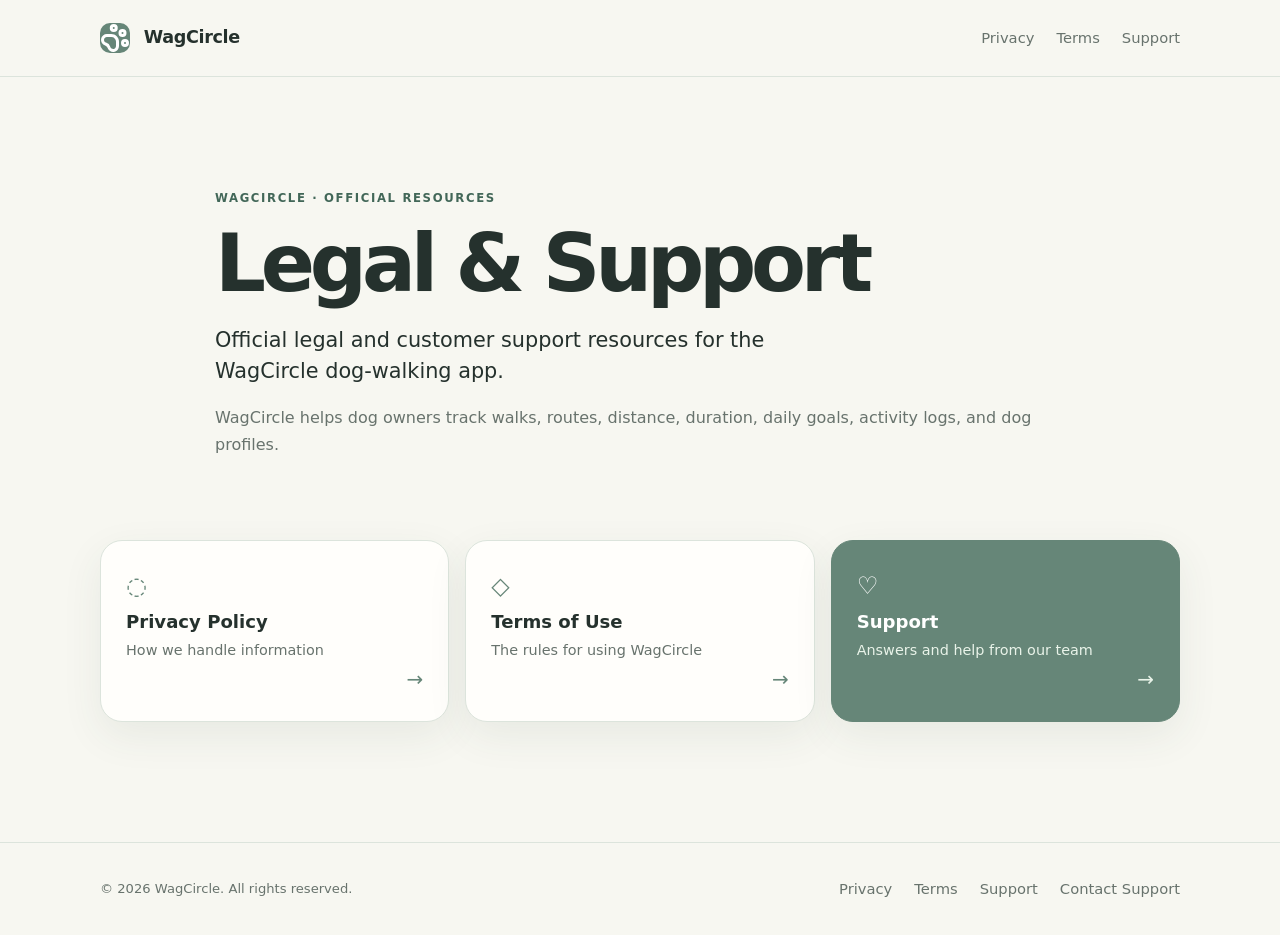
==== index.html @ 02b8ba10 "Add files via upload" ====
<!doctype html>
<html lang="en">
<head>
  <meta charset="utf-8">
  <meta name="viewport" content="width=device-width, initial-scale=1">
  <meta name="description" content="Official WagCircle legal and customer support resources.">
  <title>WagCircle · Legal &amp; Support</title>
  <link rel="stylesheet" href="styles.css">
</head>
<body>
  <header class="site-header">
    <div class="shell header-inner">
      <a class="brand" href="index.html" aria-label="WagCircle home"><img class="brand-mark" src="assets/paw-mark.svg" alt=""> WagCircle</a>
      <nav class="site-nav" aria-label="Primary navigation">
        <a href="privacy.html">Privacy</a><a href="terms.html">Terms</a><a href="support.html">Support</a>
      </nav>
    </div>
  </header>

  <main>
    <section class="hero shell">
      <div class="eyebrow">WagCircle · Official resources</div>
      <h1>Legal &amp; Support</h1>
      <p class="lede">Official legal and customer support resources for the WagCircle dog-walking app.</p>
      <p class="muted">WagCircle helps dog owners track walks, routes, distance, duration, daily goals, activity logs, and dog profiles.</p>
    </section>

    <section class="shell resource-grid" aria-label="Resources">
      <a class="resource-card" href="privacy.html"><span class="card-icon">◌</span><span><strong>Privacy Policy</strong><small>How we handle information</small></span><span class="arrow" aria-hidden="true">→</span></a>
      <a class="resource-card" href="terms.html"><span class="card-icon">◇</span><span><strong>Terms of Use</strong><small>The rules for using WagCircle</small></span><span class="arrow" aria-hidden="true">→</span></a>
      <a class="resource-card featured" href="support.html"><span class="card-icon">♡</span><span><strong>Support</strong><small>Answers and help from our team</small></span><span class="arrow" aria-hidden="true">→</span></a>
    </section>
  </main>

  <footer class="site-footer"><div class="shell footer-inner"><span>© 2026 WagCircle. All rights reserved.</span><span class="footer-links"><a href="privacy.html">Privacy</a><a href="terms.html">Terms</a><a href="support.html">Support</a><a href="mailto:catcha.asap@gmail.com">Contact Support</a></span></div></footer>
</body>
</html>
---- styles.css ----
:root{--ink:#25312d;--muted:#68736d;--sage:#668678;--sage-dark:#426758;--cream:#f7f7f1;--paper:#fffefb;--line:#dce4dc;--peach:#f4e5d6;--shadow:0 14px 40px rgba(55,76,64,.08)}*{box-sizing:border-box}html{scroll-behavior:smooth}body{margin:0;background:var(--cream);color:var(--ink);font:16px/1.7 Inter,ui-sans-serif,system-ui,-apple-system,BlinkMacSystemFont,"Segoe UI",sans-serif}a{color:var(--sage-dark);text-underline-offset:3px}a:focus-visible,summary:focus-visible{outline:3px solid #c48752;outline-offset:4px;border-radius:4px}.shell{width:min(1080px,calc(100% - 40px));margin-inline:auto}.site-header{background:rgba(247,247,241,.92);border-bottom:1px solid var(--line);position:sticky;top:0;z-index:5;backdrop-filter:blur(12px)}.header-inner,.footer-inner{min-height:76px;display:flex;align-items:center;justify-content:space-between;gap:24px}.brand{font-weight:800;color:var(--ink);font-size:1.1rem;text-decoration:none;letter-spacing:-.02em}.brand-mark{display:inline-grid;place-items:center;width:30px;height:30px;margin-right:8px;border-radius:10px;background:var(--sage);color:white;font-size:15px;object-fit:cover;vertical-align:middle}.site-nav,.footer-links{display:flex;gap:22px;align-items:center}.site-nav a,.footer-links a{color:var(--muted);font-size:.92rem;text-decoration:none}.site-nav a:hover,.site-nav .current,.footer-links a:hover{color:var(--sage-dark)}.hero,.support-hero{padding:112px 0 66px;max-width:850px;margin-inline:auto}.eyebrow{text-transform:uppercase;letter-spacing:.14em;font-size:.73rem;font-weight:800;color:var(--sage-dark);margin-bottom:14px}.hero h1,.support-hero h1,.legal-content h1{font-size:clamp(2.6rem,7vw,5rem);line-height:1.03;letter-spacing:-.065em;margin:0 0 20px}.lede{font-size:1.3rem;line-height:1.5;max-width:650px;margin:0 0 15px}.muted,.legal-meta{color:var(--muted)}.resource-grid{display:grid;grid-template-columns:repeat(3,1fr);gap:16px;padding-bottom:120px}.resource-card{min-height:176px;padding:25px;background:var(--paper);border:1px solid var(--line);border-radius:22px;box-shadow:var(--shadow);display:flex;flex-direction:column;justify-content:space-between;text-decoration:none;color:var(--ink);transition:transform .2s ease,border-color .2s ease}.resource-card:hover{transform:translateY(-4px);border-color:var(--sage)}.resource-card.featured{background:var(--sage);color:white;border-color:var(--sage)}.resource-card.featured small,.resource-card.featured .arrow{color:#e9f3e9}.card-icon{font-size:1.5rem;color:var(--sage);display:block}.featured .card-icon{color:white}.resource-card strong{display:block;font-size:1.13rem}.resource-card small{display:block;color:var(--muted);font-size:.9rem}.arrow{display:block;text-align:right;color:var(--sage);font-size:1.25rem}.site-footer{border-top:1px solid var(--line);color:var(--muted);font-size:.82rem}.footer-inner{min-height:92px}.legal-layout{padding:76px 0 110px}.legal-content{max-width:790px;margin:auto;background:var(--paper);padding:clamp(26px,5vw,70px);border:1px solid var(--line);border-radius:28px;box-shadow:var(--shadow)}.legal-content h1{font-size:clamp(2.5rem,5vw,4.2rem)}.legal-content h2{font-size:1.45rem;line-height:1.25;margin:2.3em 0 .55em;letter-spacing:-.025em;color:var(--sage-dark)}.legal-content p,.legal-content li{color:#4f5b55}.legal-content ul{padding-left:1.25rem}.notice{background:#f1f5ed;border-left:4px solid var(--sage);padding:16px 18px;margin:30px 0;border-radius:0 12px 12px 0;color:#52655a}.toc{display:flex;flex-wrap:wrap;gap:9px 16px;padding:18px 0 8px;border-top:1px solid var(--line);border-bottom:1px solid var(--line)}.toc strong{width:100%;font-size:.86rem;color:var(--muted)}.toc a{font-size:.9rem}.support-hero{padding-bottom:50px}.button{display:inline-flex;align-items:center;gap:18px;min-height:52px;margin-top:22px;padding:12px 20px;border-radius:99px;background:var(--sage);color:white;text-decoration:none;font-weight:750;box-shadow:0 8px 20px rgba(66,103,88,.2)}.button:hover{background:var(--sage-dark)}.support-section{padding:28px 0 58px}.support-section h2,.contact-card h2{font-size:1.8rem;letter-spacing:-.04em;margin:0 0 20px}.help-grid{display:grid;grid-template-columns:repeat(3,1fr);gap:12px}.help-grid a{padding:22px;background:var(--paper);border:1px solid var(--line);border-radius:16px;text-decoration:none;color:var(--ink)}.help-grid a:hover{border-color:var(--sage)}.help-grid strong,.help-grid span{display:block}.help-grid span{font-size:.86rem;color:var(--muted);margin-top:4px}.faq{border-top:1px solid var(--line)}details{border-bottom:1px solid var(--line);padding:0}summary{cursor:pointer;list-style:none;padding:20px 38px 20px 0;font-weight:700;position:relative}summary::-webkit-details-marker{display:none}summary:after{content:'+';position:absolute;right:4px;color:var(--sage);font-size:1.4rem;font-weight:400}details[open] summary:after{content:'−'}details p{max-width:680px;margin:0 0 20px;color:var(--muted)}.contact-card{margin-bottom:110px;padding:34px 40px;background:var(--peach);border-radius:24px;display:flex;align-items:end;justify-content:space-between;gap:20px}.contact-card p{max-width:620px;margin:0;color:#5d615c}.text-link{font-weight:750;white-space:nowrap}@media(max-width:700px){.shell{width:min(100% - 28px,1080px)}.header-inner{min-height:68px}.site-nav{gap:12px}.site-nav a{font-size:.8rem}.hero,.support-hero{padding:72px 0 45px}.hero h1,.support-hero h1{font-size:3.25rem}.lede{font-size:1.1rem}.resource-grid,.help-grid{grid-template-columns:1fr;padding-bottom:70px}.resource-card{min-height:138px}.legal-layout{padding:28px 0 65px}.legal-content{padding:25px 20px;border-radius:18px}.legal-content h1{font-size:2.8rem}.legal-content h2{font-size:1.3rem}.toc{display:block}.toc a{display:inline-block;margin:4px 12px 4px 0}.footer-inner{align-items:flex-start;flex-direction:column;justify-content:center;gap:8px;padding:20px 0}.footer-links{gap:12px;flex-wrap:wrap}.contact-card{align-items:flex-start;flex-direction:column;margin-bottom:65px;padding:26px 24px}}
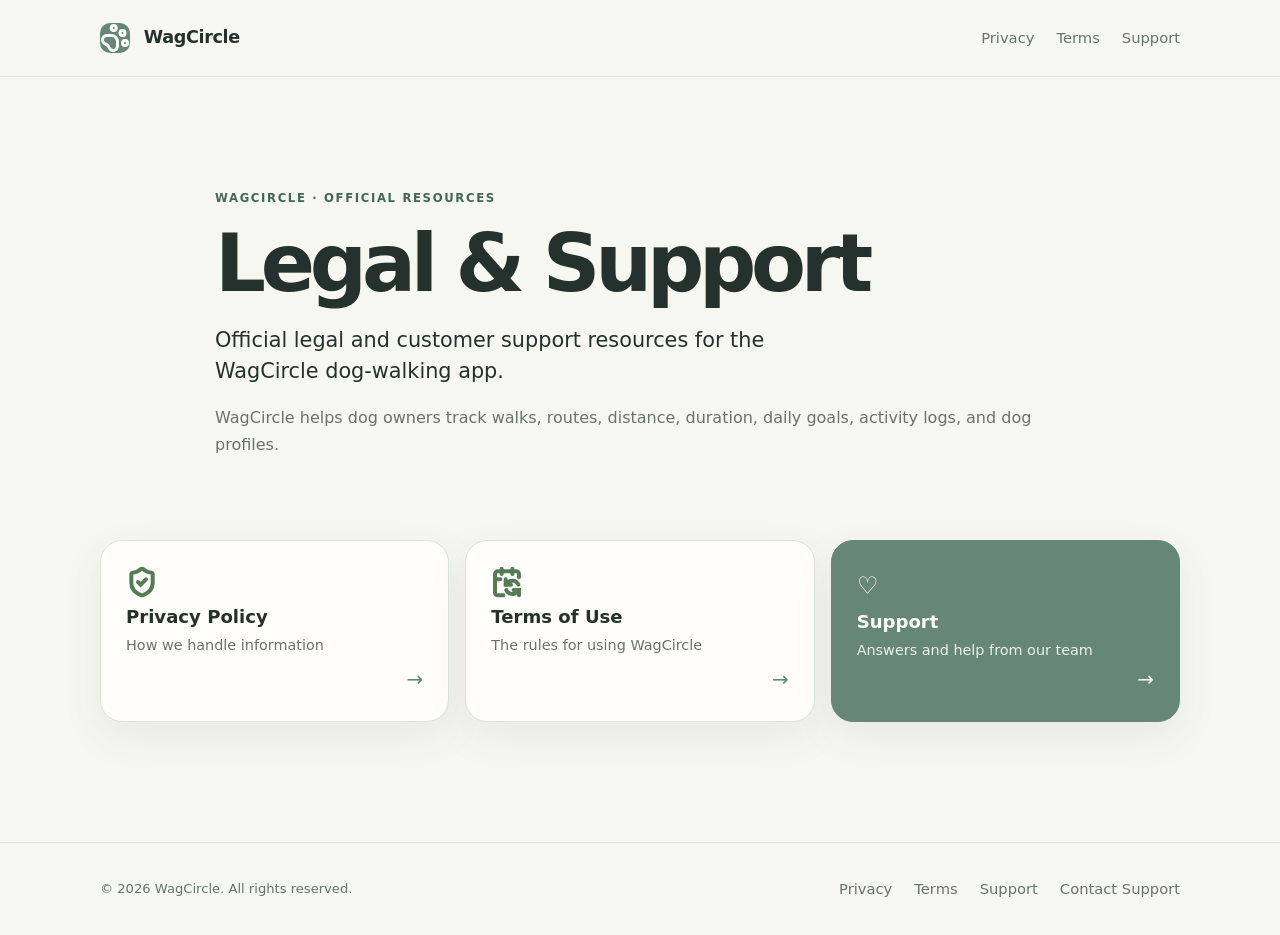
==== commit 9c4d848f: "Add files via upload" ====
--- a/index.html
+++ b/index.html
@@ -26,8 +26,8 @@
     </section>
 
     <section class="shell resource-grid" aria-label="Resources">
-      <a class="resource-card" href="privacy.html"><span class="card-icon">◌</span><span><strong>Privacy Policy</strong><small>How we handle information</small></span><span class="arrow" aria-hidden="true">→</span></a>
-      <a class="resource-card" href="terms.html"><span class="card-icon">◇</span><span><strong>Terms of Use</strong><small>The rules for using WagCircle</small></span><span class="arrow" aria-hidden="true">→</span></a>
+      <a class="resource-card" href="privacy.html"><img class="card-icon image-icon" src="assets/privacy-shield.svg" alt=""><span><strong>Privacy Policy</strong><small>How we handle information</small></span><span class="arrow" aria-hidden="true">→</span></a>
+      <a class="resource-card" href="terms.html"><img class="card-icon image-icon" src="assets/terms-calendar.svg" alt=""><span><strong>Terms of Use</strong><small>The rules for using WagCircle</small></span><span class="arrow" aria-hidden="true">→</span></a>
       <a class="resource-card featured" href="support.html"><span class="card-icon">♡</span><span><strong>Support</strong><small>Answers and help from our team</small></span><span class="arrow" aria-hidden="true">→</span></a>
     </section>
   </main>
--- a/styles.css
+++ b/styles.css
@@ -1 +1 @@
-:root{--ink:#25312d;--muted:#68736d;--sage:#668678;--sage-dark:#426758;--cream:#f7f7f1;--paper:#fffefb;--line:#dce4dc;--peach:#f4e5d6;--shadow:0 14px 40px rgba(55,76,64,.08)}*{box-sizing:border-box}html{scroll-behavior:smooth}body{margin:0;background:var(--cream);color:var(--ink);font:16px/1.7 Inter,ui-sans-serif,system-ui,-apple-system,BlinkMacSystemFont,"Segoe UI",sans-serif}a{color:var(--sage-dark);text-underline-offset:3px}a:focus-visible,summary:focus-visible{outline:3px solid #c48752;outline-offset:4px;border-radius:4px}.shell{width:min(1080px,calc(100% - 40px));margin-inline:auto}.site-header{background:rgba(247,247,241,.92);border-bottom:1px solid var(--line);position:sticky;top:0;z-index:5;backdrop-filter:blur(12px)}.header-inner,.footer-inner{min-height:76px;display:flex;align-items:center;justify-content:space-between;gap:24px}.brand{font-weight:800;color:var(--ink);font-size:1.1rem;text-decoration:none;letter-spacing:-.02em}.brand-mark{display:inline-grid;place-items:center;width:30px;height:30px;margin-right:8px;border-radius:10px;background:var(--sage);color:white;font-size:15px;object-fit:cover;vertical-align:middle}.site-nav,.footer-links{display:flex;gap:22px;align-items:center}.site-nav a,.footer-links a{color:var(--muted);font-size:.92rem;text-decoration:none}.site-nav a:hover,.site-nav .current,.footer-links a:hover{color:var(--sage-dark)}.hero,.support-hero{padding:112px 0 66px;max-width:850px;margin-inline:auto}.eyebrow{text-transform:uppercase;letter-spacing:.14em;font-size:.73rem;font-weight:800;color:var(--sage-dark);margin-bottom:14px}.hero h1,.support-hero h1,.legal-content h1{font-size:clamp(2.6rem,7vw,5rem);line-height:1.03;letter-spacing:-.065em;margin:0 0 20px}.lede{font-size:1.3rem;line-height:1.5;max-width:650px;margin:0 0 15px}.muted,.legal-meta{color:var(--muted)}.resource-grid{display:grid;grid-template-columns:repeat(3,1fr);gap:16px;padding-bottom:120px}.resource-card{min-height:176px;padding:25px;background:var(--paper);border:1px solid var(--line);border-radius:22px;box-shadow:var(--shadow);display:flex;flex-direction:column;justify-content:space-between;text-decoration:none;color:var(--ink);transition:transform .2s ease,border-color .2s ease}.resource-card:hover{transform:translateY(-4px);border-color:var(--sage)}.resource-card.featured{background:var(--sage);color:white;border-color:var(--sage)}.resource-card.featured small,.resource-card.featured .arrow{color:#e9f3e9}.card-icon{font-size:1.5rem;color:var(--sage);display:block}.featured .card-icon{color:white}.resource-card strong{display:block;font-size:1.13rem}.resource-card small{display:block;color:var(--muted);font-size:.9rem}.arrow{display:block;text-align:right;color:var(--sage);font-size:1.25rem}.site-footer{border-top:1px solid var(--line);color:var(--muted);font-size:.82rem}.footer-inner{min-height:92px}.legal-layout{padding:76px 0 110px}.legal-content{max-width:790px;margin:auto;background:var(--paper);padding:clamp(26px,5vw,70px);border:1px solid var(--line);border-radius:28px;box-shadow:var(--shadow)}.legal-content h1{font-size:clamp(2.5rem,5vw,4.2rem)}.legal-content h2{font-size:1.45rem;line-height:1.25;margin:2.3em 0 .55em;letter-spacing:-.025em;color:var(--sage-dark)}.legal-content p,.legal-content li{color:#4f5b55}.legal-content ul{padding-left:1.25rem}.notice{background:#f1f5ed;border-left:4px solid var(--sage);padding:16px 18px;margin:30px 0;border-radius:0 12px 12px 0;color:#52655a}.toc{display:flex;flex-wrap:wrap;gap:9px 16px;padding:18px 0 8px;border-top:1px solid var(--line);border-bottom:1px solid var(--line)}.toc strong{width:100%;font-size:.86rem;color:var(--muted)}.toc a{font-size:.9rem}.support-hero{padding-bottom:50px}.button{display:inline-flex;align-items:center;gap:18px;min-height:52px;margin-top:22px;padding:12px 20px;border-radius:99px;background:var(--sage);color:white;text-decoration:none;font-weight:750;box-shadow:0 8px 20px rgba(66,103,88,.2)}.button:hover{background:var(--sage-dark)}.support-section{padding:28px 0 58px}.support-section h2,.contact-card h2{font-size:1.8rem;letter-spacing:-.04em;margin:0 0 20px}.help-grid{display:grid;grid-template-columns:repeat(3,1fr);gap:12px}.help-grid a{padding:22px;background:var(--paper);border:1px solid var(--line);border-radius:16px;text-decoration:none;color:var(--ink)}.help-grid a:hover{border-color:var(--sage)}.help-grid strong,.help-grid span{display:block}.help-grid span{font-size:.86rem;color:var(--muted);margin-top:4px}.faq{border-top:1px solid var(--line)}details{border-bottom:1px solid var(--line);padding:0}summary{cursor:pointer;list-style:none;padding:20px 38px 20px 0;font-weight:700;position:relative}summary::-webkit-details-marker{display:none}summary:after{content:'+';position:absolute;right:4px;color:var(--sage);font-size:1.4rem;font-weight:400}details[open] summary:after{content:'−'}details p{max-width:680px;margin:0 0 20px;color:var(--muted)}.contact-card{margin-bottom:110px;padding:34px 40px;background:var(--peach);border-radius:24px;display:flex;align-items:end;justify-content:space-between;gap:20px}.contact-card p{max-width:620px;margin:0;color:#5d615c}.text-link{font-weight:750;white-space:nowrap}@media(max-width:700px){.shell{width:min(100% - 28px,1080px)}.header-inner{min-height:68px}.site-nav{gap:12px}.site-nav a{font-size:.8rem}.hero,.support-hero{padding:72px 0 45px}.hero h1,.support-hero h1{font-size:3.25rem}.lede{font-size:1.1rem}.resource-grid,.help-grid{grid-template-columns:1fr;padding-bottom:70px}.resource-card{min-height:138px}.legal-layout{padding:28px 0 65px}.legal-content{padding:25px 20px;border-radius:18px}.legal-content h1{font-size:2.8rem}.legal-content h2{font-size:1.3rem}.toc{display:block}.toc a{display:inline-block;margin:4px 12px 4px 0}.footer-inner{align-items:flex-start;flex-direction:column;justify-content:center;gap:8px;padding:20px 0}.footer-links{gap:12px;flex-wrap:wrap}.contact-card{align-items:flex-start;flex-direction:column;margin-bottom:65px;padding:26px 24px}}
+:root{--ink:#25312d;--muted:#68736d;--sage:#668678;--sage-dark:#426758;--cream:#f7f7f1;--paper:#fffefb;--line:#dce4dc;--peach:#f4e5d6;--shadow:0 14px 40px rgba(55,76,64,.08)}*{box-sizing:border-box}html{scroll-behavior:smooth}body{margin:0;background:var(--cream);color:var(--ink);font:16px/1.7 Inter,ui-sans-serif,system-ui,-apple-system,BlinkMacSystemFont,"Segoe UI",sans-serif}a{color:var(--sage-dark);text-underline-offset:3px}a:focus-visible,summary:focus-visible{outline:3px solid #c48752;outline-offset:4px;border-radius:4px}.shell{width:min(1080px,calc(100% - 40px));margin-inline:auto}.site-header{background:rgba(247,247,241,.92);border-bottom:1px solid var(--line);position:sticky;top:0;z-index:5;backdrop-filter:blur(12px)}.header-inner,.footer-inner{min-height:76px;display:flex;align-items:center;justify-content:space-between;gap:24px}.brand{font-weight:800;color:var(--ink);font-size:1.1rem;text-decoration:none;letter-spacing:-.02em}.brand-mark{display:inline-grid;place-items:center;width:30px;height:30px;margin-right:8px;border-radius:10px;background:var(--sage);color:white;font-size:15px;object-fit:cover;vertical-align:middle}.site-nav,.footer-links{display:flex;gap:22px;align-items:center}.site-nav a,.footer-links a{color:var(--muted);font-size:.92rem;text-decoration:none}.site-nav a:hover,.site-nav .current,.footer-links a:hover{color:var(--sage-dark)}.hero,.support-hero{padding:112px 0 66px;max-width:850px;margin-inline:auto}.eyebrow{text-transform:uppercase;letter-spacing:.14em;font-size:.73rem;font-weight:800;color:var(--sage-dark);margin-bottom:14px}.hero h1,.support-hero h1,.legal-content h1{font-size:clamp(2.6rem,7vw,5rem);line-height:1.03;letter-spacing:-.065em;margin:0 0 20px}.lede{font-size:1.3rem;line-height:1.5;max-width:650px;margin:0 0 15px}.muted,.legal-meta{color:var(--muted)}.resource-grid{display:grid;grid-template-columns:repeat(3,1fr);gap:16px;padding-bottom:120px}.resource-card{min-height:176px;padding:25px;background:var(--paper);border:1px solid var(--line);border-radius:22px;box-shadow:var(--shadow);display:flex;flex-direction:column;justify-content:space-between;text-decoration:none;color:var(--ink);transition:transform .2s ease,border-color .2s ease}.resource-card:hover{transform:translateY(-4px);border-color:var(--sage)}.resource-card.featured{background:var(--sage);color:white;border-color:var(--sage)}.resource-card.featured small,.resource-card.featured .arrow{color:#e9f3e9}.card-icon{font-size:1.5rem;color:var(--sage);display:block}.featured .card-icon{color:white}.image-icon{width:32px;height:32px;object-fit:contain}.resource-card strong{display:block;font-size:1.13rem}.resource-card small{display:block;color:var(--muted);font-size:.9rem}.arrow{display:block;text-align:right;color:var(--sage);font-size:1.25rem}.site-footer{border-top:1px solid var(--line);color:var(--muted);font-size:.82rem}.footer-inner{min-height:92px}.legal-layout{padding:76px 0 110px}.legal-content{max-width:790px;margin:auto;background:var(--paper);padding:clamp(26px,5vw,70px);border:1px solid var(--line);border-radius:28px;box-shadow:var(--shadow)}.legal-content h1{font-size:clamp(2.5rem,5vw,4.2rem)}.legal-content h2{font-size:1.45rem;line-height:1.25;margin:2.3em 0 .55em;letter-spacing:-.025em;color:var(--sage-dark)}.legal-content p,.legal-content li{color:#4f5b55}.legal-content ul{padding-left:1.25rem}.notice{background:#f1f5ed;border-left:4px solid var(--sage);padding:16px 18px;margin:30px 0;border-radius:0 12px 12px 0;color:#52655a}.toc{display:flex;flex-wrap:wrap;gap:9px 16px;padding:18px 0 8px;border-top:1px solid var(--line);border-bottom:1px solid var(--line)}.toc strong{width:100%;font-size:.86rem;color:var(--muted)}.toc a{font-size:.9rem}.support-hero{padding-bottom:50px}.button{display:inline-flex;align-items:center;gap:18px;min-height:52px;margin-top:22px;padding:12px 20px;border-radius:99px;background:var(--sage);color:white;text-decoration:none;font-weight:750;box-shadow:0 8px 20px rgba(66,103,88,.2)}.button:hover{background:var(--sage-dark)}.support-section{padding:28px 0 58px}.support-section h2,.contact-card h2{font-size:1.8rem;letter-spacing:-.04em;margin:0 0 20px}.help-grid{display:grid;grid-template-columns:repeat(3,1fr);gap:12px}.help-grid a{padding:22px;background:var(--paper);border:1px solid var(--line);border-radius:16px;text-decoration:none;color:var(--ink)}.help-grid a:hover{border-color:var(--sage)}.help-grid strong,.help-grid span{display:block}.help-grid span{font-size:.86rem;color:var(--muted);margin-top:4px}.faq{border-top:1px solid var(--line)}details{border-bottom:1px solid var(--line);padding:0}summary{cursor:pointer;list-style:none;padding:20px 38px 20px 0;font-weight:700;position:relative}summary::-webkit-details-marker{display:none}summary:after{content:'+';position:absolute;right:4px;color:var(--sage);font-size:1.4rem;font-weight:400}details[open] summary:after{content:'−'}details p{max-width:680px;margin:0 0 20px;color:var(--muted)}.contact-card{margin-bottom:110px;padding:34px 40px;background:var(--peach);border-radius:24px;display:flex;align-items:end;justify-content:space-between;gap:20px}.contact-card p{max-width:620px;margin:0;color:#5d615c}.text-link{font-weight:750;white-space:nowrap}@media(max-width:700px){.shell{width:min(100% - 28px,1080px)}.header-inner{min-height:68px}.site-nav{gap:12px}.site-nav a{font-size:.8rem}.hero,.support-hero{padding:72px 0 45px}.hero h1,.support-hero h1{font-size:3.25rem}.lede{font-size:1.1rem}.resource-grid,.help-grid{grid-template-columns:1fr;padding-bottom:70px}.resource-card{min-height:138px}.legal-layout{padding:28px 0 65px}.legal-content{padding:25px 20px;border-radius:18px}.legal-content h1{font-size:2.8rem}.legal-content h2{font-size:1.3rem}.toc{display:block}.toc a{display:inline-block;margin:4px 12px 4px 0}.footer-inner{align-items:flex-start;flex-direction:column;justify-content:center;gap:8px;padding:20px 0}.footer-links{gap:12px;flex-wrap:wrap}.contact-card{align-items:flex-start;flex-direction:column;margin-bottom:65px;padding:26px 24px}}
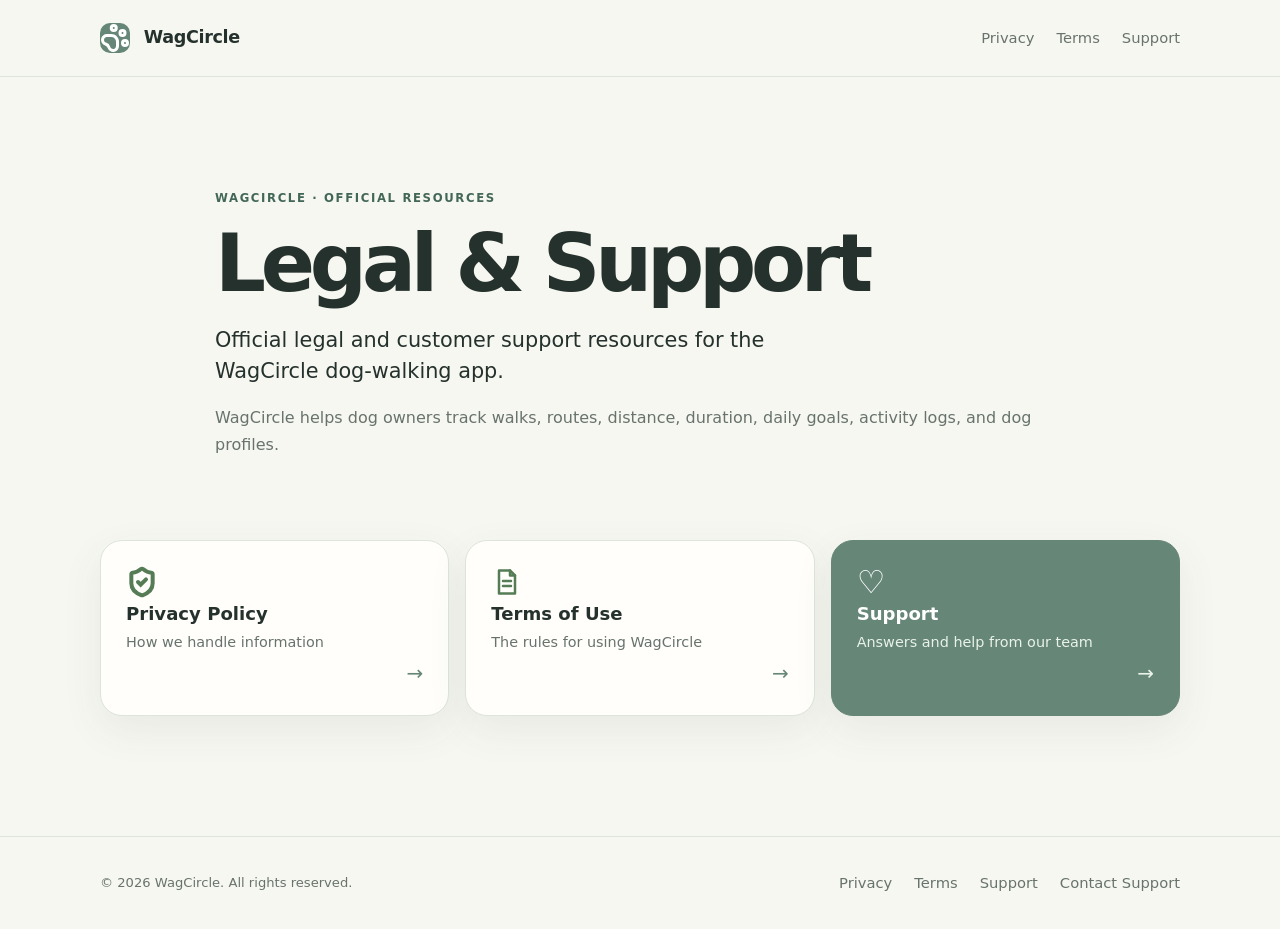
==== commit de793806: "Add files via upload" ====
--- a/index.html
+++ b/index.html
@@ -27,7 +27,7 @@
 
     <section class="shell resource-grid" aria-label="Resources">
       <a class="resource-card" href="privacy.html"><img class="card-icon image-icon" src="assets/privacy-shield.svg" alt=""><span><strong>Privacy Policy</strong><small>How we handle information</small></span><span class="arrow" aria-hidden="true">→</span></a>
-      <a class="resource-card" href="terms.html"><img class="card-icon image-icon" src="assets/terms-calendar.svg" alt=""><span><strong>Terms of Use</strong><small>The rules for using WagCircle</small></span><span class="arrow" aria-hidden="true">→</span></a>
+      <a class="resource-card" href="terms.html"><img class="card-icon image-icon" src="assets/terms-document.svg" alt=""><span><strong>Terms of Use</strong><small>The rules for using WagCircle</small></span><span class="arrow" aria-hidden="true">→</span></a>
       <a class="resource-card featured" href="support.html"><span class="card-icon">♡</span><span><strong>Support</strong><small>Answers and help from our team</small></span><span class="arrow" aria-hidden="true">→</span></a>
     </section>
   </main>
--- a/styles.css
+++ b/styles.css
@@ -1 +1 @@
-:root{--ink:#25312d;--muted:#68736d;--sage:#668678;--sage-dark:#426758;--cream:#f7f7f1;--paper:#fffefb;--line:#dce4dc;--peach:#f4e5d6;--shadow:0 14px 40px rgba(55,76,64,.08)}*{box-sizing:border-box}html{scroll-behavior:smooth}body{margin:0;background:var(--cream);color:var(--ink);font:16px/1.7 Inter,ui-sans-serif,system-ui,-apple-system,BlinkMacSystemFont,"Segoe UI",sans-serif}a{color:var(--sage-dark);text-underline-offset:3px}a:focus-visible,summary:focus-visible{outline:3px solid #c48752;outline-offset:4px;border-radius:4px}.shell{width:min(1080px,calc(100% - 40px));margin-inline:auto}.site-header{background:rgba(247,247,241,.92);border-bottom:1px solid var(--line);position:sticky;top:0;z-index:5;backdrop-filter:blur(12px)}.header-inner,.footer-inner{min-height:76px;display:flex;align-items:center;justify-content:space-between;gap:24px}.brand{font-weight:800;color:var(--ink);font-size:1.1rem;text-decoration:none;letter-spacing:-.02em}.brand-mark{display:inline-grid;place-items:center;width:30px;height:30px;margin-right:8px;border-radius:10px;background:var(--sage);color:white;font-size:15px;object-fit:cover;vertical-align:middle}.site-nav,.footer-links{display:flex;gap:22px;align-items:center}.site-nav a,.footer-links a{color:var(--muted);font-size:.92rem;text-decoration:none}.site-nav a:hover,.site-nav .current,.footer-links a:hover{color:var(--sage-dark)}.hero,.support-hero{padding:112px 0 66px;max-width:850px;margin-inline:auto}.eyebrow{text-transform:uppercase;letter-spacing:.14em;font-size:.73rem;font-weight:800;color:var(--sage-dark);margin-bottom:14px}.hero h1,.support-hero h1,.legal-content h1{font-size:clamp(2.6rem,7vw,5rem);line-height:1.03;letter-spacing:-.065em;margin:0 0 20px}.lede{font-size:1.3rem;line-height:1.5;max-width:650px;margin:0 0 15px}.muted,.legal-meta{color:var(--muted)}.resource-grid{display:grid;grid-template-columns:repeat(3,1fr);gap:16px;padding-bottom:120px}.resource-card{min-height:176px;padding:25px;background:var(--paper);border:1px solid var(--line);border-radius:22px;box-shadow:var(--shadow);display:flex;flex-direction:column;justify-content:space-between;text-decoration:none;color:var(--ink);transition:transform .2s ease,border-color .2s ease}.resource-card:hover{transform:translateY(-4px);border-color:var(--sage)}.resource-card.featured{background:var(--sage);color:white;border-color:var(--sage)}.resource-card.featured small,.resource-card.featured .arrow{color:#e9f3e9}.card-icon{font-size:1.5rem;color:var(--sage);display:block}.featured .card-icon{color:white}.image-icon{width:32px;height:32px;object-fit:contain}.resource-card strong{display:block;font-size:1.13rem}.resource-card small{display:block;color:var(--muted);font-size:.9rem}.arrow{display:block;text-align:right;color:var(--sage);font-size:1.25rem}.site-footer{border-top:1px solid var(--line);color:var(--muted);font-size:.82rem}.footer-inner{min-height:92px}.legal-layout{padding:76px 0 110px}.legal-content{max-width:790px;margin:auto;background:var(--paper);padding:clamp(26px,5vw,70px);border:1px solid var(--line);border-radius:28px;box-shadow:var(--shadow)}.legal-content h1{font-size:clamp(2.5rem,5vw,4.2rem)}.legal-content h2{font-size:1.45rem;line-height:1.25;margin:2.3em 0 .55em;letter-spacing:-.025em;color:var(--sage-dark)}.legal-content p,.legal-content li{color:#4f5b55}.legal-content ul{padding-left:1.25rem}.notice{background:#f1f5ed;border-left:4px solid var(--sage);padding:16px 18px;margin:30px 0;border-radius:0 12px 12px 0;color:#52655a}.toc{display:flex;flex-wrap:wrap;gap:9px 16px;padding:18px 0 8px;border-top:1px solid var(--line);border-bottom:1px solid var(--line)}.toc strong{width:100%;font-size:.86rem;color:var(--muted)}.toc a{font-size:.9rem}.support-hero{padding-bottom:50px}.button{display:inline-flex;align-items:center;gap:18px;min-height:52px;margin-top:22px;padding:12px 20px;border-radius:99px;background:var(--sage);color:white;text-decoration:none;font-weight:750;box-shadow:0 8px 20px rgba(66,103,88,.2)}.button:hover{background:var(--sage-dark)}.support-section{padding:28px 0 58px}.support-section h2,.contact-card h2{font-size:1.8rem;letter-spacing:-.04em;margin:0 0 20px}.help-grid{display:grid;grid-template-columns:repeat(3,1fr);gap:12px}.help-grid a{padding:22px;background:var(--paper);border:1px solid var(--line);border-radius:16px;text-decoration:none;color:var(--ink)}.help-grid a:hover{border-color:var(--sage)}.help-grid strong,.help-grid span{display:block}.help-grid span{font-size:.86rem;color:var(--muted);margin-top:4px}.faq{border-top:1px solid var(--line)}details{border-bottom:1px solid var(--line);padding:0}summary{cursor:pointer;list-style:none;padding:20px 38px 20px 0;font-weight:700;position:relative}summary::-webkit-details-marker{display:none}summary:after{content:'+';position:absolute;right:4px;color:var(--sage);font-size:1.4rem;font-weight:400}details[open] summary:after{content:'−'}details p{max-width:680px;margin:0 0 20px;color:var(--muted)}.contact-card{margin-bottom:110px;padding:34px 40px;background:var(--peach);border-radius:24px;display:flex;align-items:end;justify-content:space-between;gap:20px}.contact-card p{max-width:620px;margin:0;color:#5d615c}.text-link{font-weight:750;white-space:nowrap}@media(max-width:700px){.shell{width:min(100% - 28px,1080px)}.header-inner{min-height:68px}.site-nav{gap:12px}.site-nav a{font-size:.8rem}.hero,.support-hero{padding:72px 0 45px}.hero h1,.support-hero h1{font-size:3.25rem}.lede{font-size:1.1rem}.resource-grid,.help-grid{grid-template-columns:1fr;padding-bottom:70px}.resource-card{min-height:138px}.legal-layout{padding:28px 0 65px}.legal-content{padding:25px 20px;border-radius:18px}.legal-content h1{font-size:2.8rem}.legal-content h2{font-size:1.3rem}.toc{display:block}.toc a{display:inline-block;margin:4px 12px 4px 0}.footer-inner{align-items:flex-start;flex-direction:column;justify-content:center;gap:8px;padding:20px 0}.footer-links{gap:12px;flex-wrap:wrap}.contact-card{align-items:flex-start;flex-direction:column;margin-bottom:65px;padding:26px 24px}}
+:root{--ink:#25312d;--muted:#68736d;--sage:#668678;--sage-dark:#426758;--cream:#f7f7f1;--paper:#fffefb;--line:#dce4dc;--peach:#f4e5d6;--shadow:0 14px 40px rgba(55,76,64,.08)}*{box-sizing:border-box}html{scroll-behavior:smooth}body{margin:0;background:var(--cream);color:var(--ink);font:16px/1.7 Inter,ui-sans-serif,system-ui,-apple-system,BlinkMacSystemFont,"Segoe UI",sans-serif}a{color:var(--sage-dark);text-underline-offset:3px}a:focus-visible,summary:focus-visible{outline:3px solid #c48752;outline-offset:4px;border-radius:4px}.shell{width:min(1080px,calc(100% - 40px));margin-inline:auto}.site-header{background:rgba(247,247,241,.92);border-bottom:1px solid var(--line);position:sticky;top:0;z-index:5;backdrop-filter:blur(12px)}.header-inner,.footer-inner{min-height:76px;display:flex;align-items:center;justify-content:space-between;gap:24px}.brand{font-weight:800;color:var(--ink);font-size:1.1rem;text-decoration:none;letter-spacing:-.02em}.brand-mark{display:inline-grid;place-items:center;width:30px;height:30px;margin-right:8px;border-radius:10px;background:var(--sage);color:white;font-size:15px;object-fit:cover;vertical-align:middle}.site-nav,.footer-links{display:flex;gap:22px;align-items:center}.site-nav a,.footer-links a{color:var(--muted);font-size:.92rem;text-decoration:none}.site-nav a:hover,.site-nav .current,.footer-links a:hover{color:var(--sage-dark)}.hero,.support-hero{padding:112px 0 66px;max-width:850px;margin-inline:auto}.eyebrow{text-transform:uppercase;letter-spacing:.14em;font-size:.73rem;font-weight:800;color:var(--sage-dark);margin-bottom:14px}.hero h1,.support-hero h1,.legal-content h1{font-size:clamp(2.6rem,7vw,5rem);line-height:1.03;letter-spacing:-.065em;margin:0 0 20px}.lede{font-size:1.3rem;line-height:1.5;max-width:650px;margin:0 0 15px}.muted,.legal-meta{color:var(--muted)}.resource-grid{display:grid;grid-template-columns:repeat(3,1fr);gap:16px;padding-bottom:120px}.resource-card{min-height:176px;padding:25px;background:var(--paper);border:1px solid var(--line);border-radius:22px;box-shadow:var(--shadow);display:flex;flex-direction:column;justify-content:space-between;text-decoration:none;color:var(--ink);transition:transform .2s ease,border-color .2s ease}.resource-card:hover{transform:translateY(-4px);border-color:var(--sage)}.resource-card.featured{background:var(--sage);color:white;border-color:var(--sage)}.resource-card.featured small,.resource-card.featured .arrow{color:#e9f3e9}.card-icon{font-size:2rem;line-height:32px;color:var(--sage);display:block;width:32px;height:32px}.featured .card-icon{color:white}.image-icon{width:32px;height:32px;object-fit:contain}.resource-card strong{display:block;font-size:1.13rem}.resource-card small{display:block;color:var(--muted);font-size:.9rem}.arrow{display:block;text-align:right;color:var(--sage);font-size:1.25rem}.site-footer{border-top:1px solid var(--line);color:var(--muted);font-size:.82rem}.footer-inner{min-height:92px}.legal-layout{padding:76px 0 110px}.legal-content{max-width:790px;margin:auto;background:var(--paper);padding:clamp(26px,5vw,70px);border:1px solid var(--line);border-radius:28px;box-shadow:var(--shadow)}.legal-content h1{font-size:clamp(2.5rem,5vw,4.2rem)}.legal-content h2{font-size:1.45rem;line-height:1.25;margin:2.3em 0 .55em;letter-spacing:-.025em;color:var(--sage-dark)}.legal-content p,.legal-content li{color:#4f5b55}.legal-content ul{padding-left:1.25rem}.notice{background:#f1f5ed;border-left:4px solid var(--sage);padding:16px 18px;margin:30px 0;border-radius:0 12px 12px 0;color:#52655a}.toc{display:flex;flex-wrap:wrap;gap:9px 16px;padding:18px 0 8px;border-top:1px solid var(--line);border-bottom:1px solid var(--line)}.toc strong{width:100%;font-size:.86rem;color:var(--muted)}.toc a{font-size:.9rem}.support-hero{padding-bottom:50px}.button{display:inline-flex;align-items:center;gap:18px;min-height:52px;margin-top:22px;padding:12px 20px;border-radius:99px;background:var(--sage);color:white;text-decoration:none;font-weight:750;box-shadow:0 8px 20px rgba(66,103,88,.2)}.button:hover{background:var(--sage-dark)}.support-section{padding:28px 0 58px}.support-section h2,.contact-card h2{font-size:1.8rem;letter-spacing:-.04em;margin:0 0 20px}.help-grid{display:grid;grid-template-columns:repeat(3,1fr);gap:12px}.help-grid a{padding:22px;background:var(--paper);border:1px solid var(--line);border-radius:16px;text-decoration:none;color:var(--ink)}.help-grid a:hover{border-color:var(--sage)}.help-grid strong,.help-grid span{display:block}.help-grid span{font-size:.86rem;color:var(--muted);margin-top:4px}.faq{border-top:1px solid var(--line)}details{border-bottom:1px solid var(--line);padding:0}summary{cursor:pointer;list-style:none;padding:20px 38px 20px 0;font-weight:700;position:relative}summary::-webkit-details-marker{display:none}summary:after{content:'+';position:absolute;right:4px;color:var(--sage);font-size:1.4rem;font-weight:400}details[open] summary:after{content:'−'}details p{max-width:680px;margin:0 0 20px;color:var(--muted)}.contact-card{margin-bottom:110px;padding:34px 40px;background:var(--peach);border-radius:24px;display:flex;align-items:end;justify-content:space-between;gap:20px}.contact-card p{max-width:620px;margin:0;color:#5d615c}.text-link{font-weight:750;white-space:nowrap}@media(max-width:700px){.shell{width:min(100% - 28px,1080px)}.header-inner{min-height:68px}.site-nav{gap:12px}.site-nav a{font-size:.8rem}.hero,.support-hero{padding:72px 0 45px}.hero h1,.support-hero h1{font-size:3.25rem}.lede{font-size:1.1rem}.resource-grid,.help-grid{grid-template-columns:1fr;padding-bottom:70px}.resource-card{min-height:138px}.legal-layout{padding:28px 0 65px}.legal-content{padding:25px 20px;border-radius:18px}.legal-content h1{font-size:2.8rem}.legal-content h2{font-size:1.3rem}.toc{display:block}.toc a{display:inline-block;margin:4px 12px 4px 0}.footer-inner{align-items:flex-start;flex-direction:column;justify-content:center;gap:8px;padding:20px 0}.footer-links{gap:12px;flex-wrap:wrap}.contact-card{align-items:flex-start;flex-direction:column;margin-bottom:65px;padding:26px 24px}}
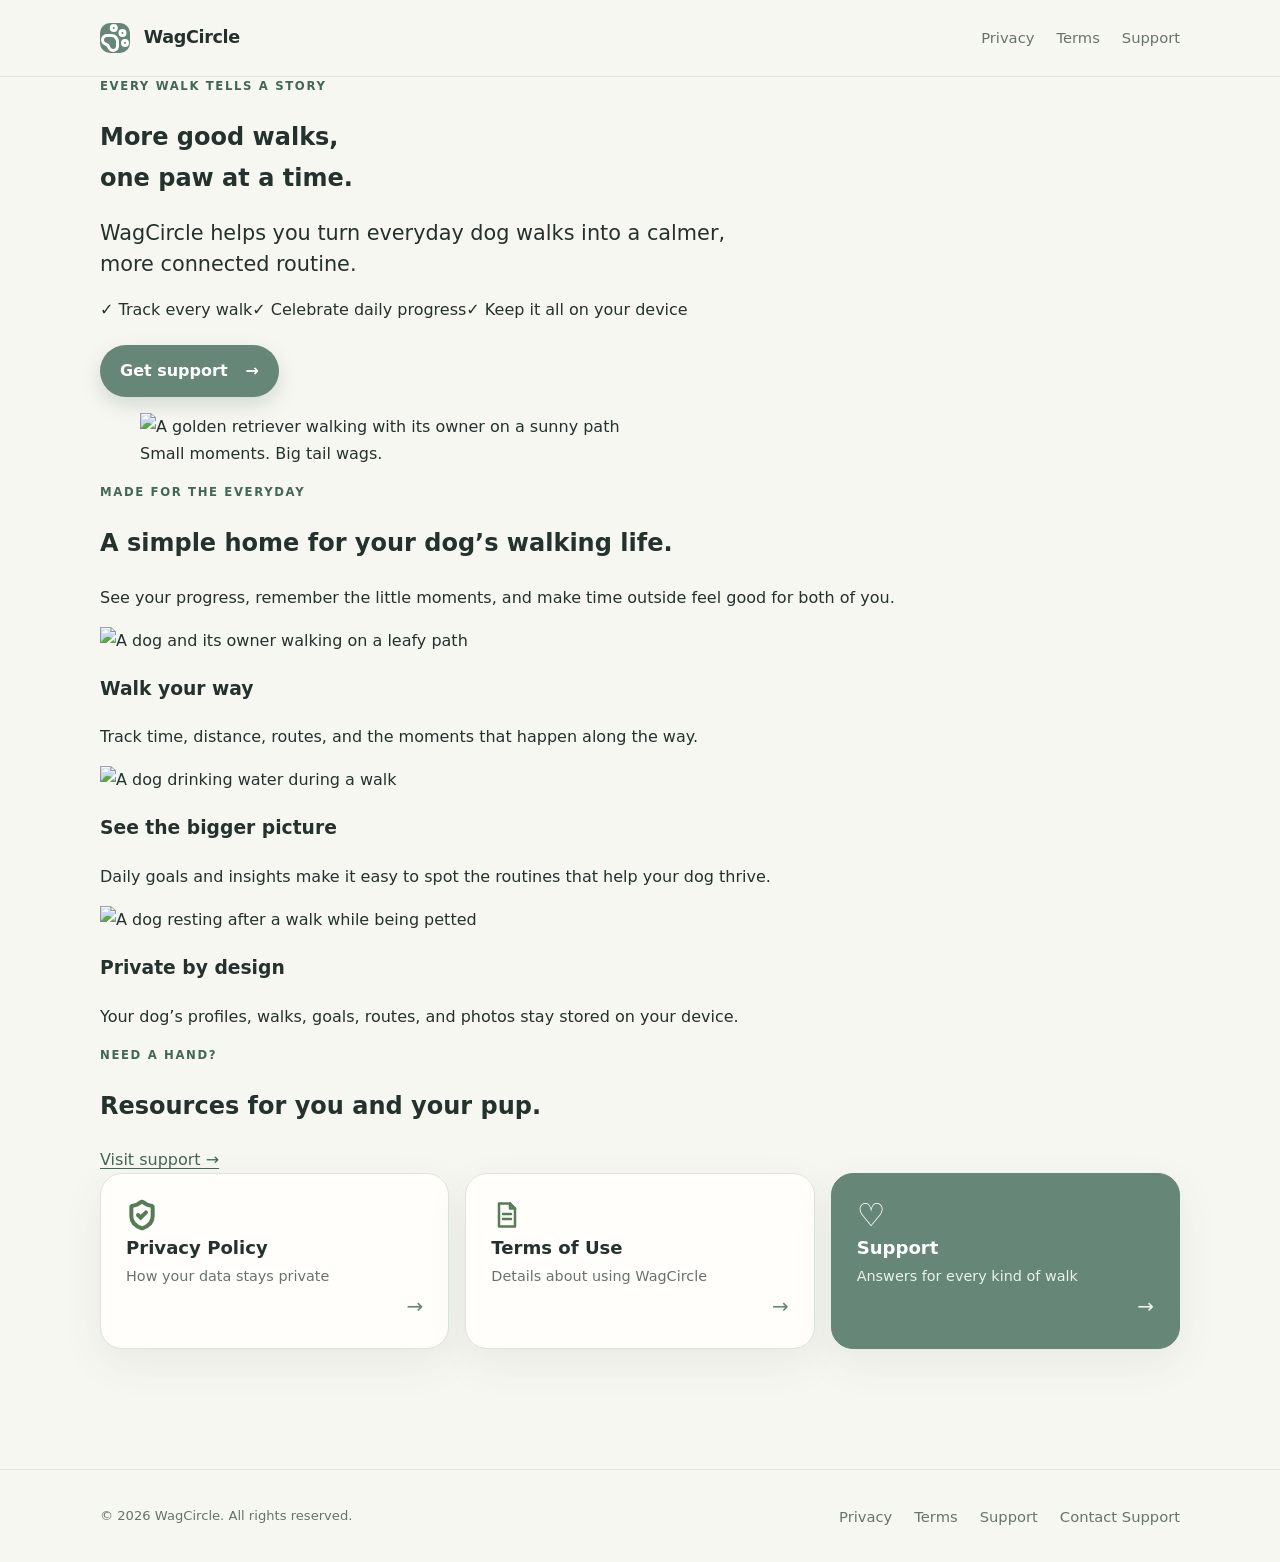
==== commit b2b776de: "update" ====
--- a/index.html
+++ b/index.html
@@ -18,17 +18,35 @@
   </header>
 
   <main>
-    <section class="hero shell">
-      <div class="eyebrow">WagCircle · Official resources</div>
-      <h1>Legal &amp; Support</h1>
-      <p class="lede">Official legal and customer support resources for the WagCircle dog-walking app.</p>
-      <p class="muted">WagCircle helps dog owners track walks, routes, distance, duration, daily goals, activity logs, and dog profiles.</p>
+    <section class="shell home-hero">
+      <div class="home-copy">
+        <div class="eyebrow">Every walk tells a story</div>
+        <h1>More good walks,<br>one paw at a time.</h1>
+        <p class="lede">WagCircle helps you turn everyday dog walks into a calmer, more connected routine.</p>
+        <div class="hero-points"><span>✓ Track every walk</span><span>✓ Celebrate daily progress</span><span>✓ Keep it all on your device</span></div>
+        <a class="button" href="support.html">Get support <span aria-hidden="true">→</span></a>
+      </div>
+      <figure class="hero-photo"><img src="assets/wagcircle-walk-hero.png" alt="A golden retriever walking with its owner on a sunny path"><figcaption>Small moments. Big tail wags.</figcaption></figure>
     </section>
 
-    <section class="shell resource-grid" aria-label="Resources">
-      <a class="resource-card" href="privacy.html"><img class="card-icon image-icon" src="assets/privacy-shield.svg" alt=""><span><strong>Privacy Policy</strong><small>How we handle information</small></span><span class="arrow" aria-hidden="true">→</span></a>
-      <a class="resource-card" href="terms.html"><img class="card-icon image-icon" src="assets/terms-document.svg" alt=""><span><strong>Terms of Use</strong><small>The rules for using WagCircle</small></span><span class="arrow" aria-hidden="true">→</span></a>
-      <a class="resource-card featured" href="support.html"><span class="card-icon">♡</span><span><strong>Support</strong><small>Answers and help from our team</small></span><span class="arrow" aria-hidden="true">→</span></a>
+    <section class="shell feature-intro" aria-labelledby="made-for-walks">
+      <div><div class="eyebrow">Made for the everyday</div><h2 id="made-for-walks">A simple home for your dog’s walking life.</h2></div>
+      <p>See your progress, remember the little moments, and make time outside feel good for both of you.</p>
+    </section>
+
+    <section class="shell story-grid" aria-label="WagCircle features">
+      <article class="story-card green"><div class="story-photo"><img src="assets/feature-walk.png" alt="A dog and its owner walking on a leafy path"><span class="story-icon"><img src="assets/icon-route.svg" alt=""></span></div><div class="story-copy"><h3>Walk your way</h3><p>Track time, distance, routes, and the moments that happen along the way.</p></div></article>
+      <article class="story-card peach"><div class="story-photo"><img src="assets/feature-care.png" alt="A dog drinking water during a walk"><span class="story-icon"><img src="assets/icon-insights.svg" alt=""></span></div><div class="story-copy"><h3>See the bigger picture</h3><p>Daily goals and insights make it easy to spot the routines that help your dog thrive.</p></div></article>
+      <article class="story-card paper"><div class="story-photo"><img src="assets/feature-private.png" alt="A dog resting after a walk while being petted"><span class="story-icon"><img src="assets/icon-private.svg" alt=""></span></div><div class="story-copy"><h3>Private by design</h3><p>Your dog’s profiles, walks, goals, routes, and photos stay stored on your device.</p></div></article>
+    </section>
+
+    <section class="shell resource-section" aria-labelledby="resources-title">
+      <div class="resource-heading"><div><div class="eyebrow">Need a hand?</div><h2 id="resources-title">Resources for you and your pup.</h2></div><a href="support.html">Visit support →</a></div>
+      <div class="resource-grid" aria-label="Resources">
+        <a class="resource-card" href="privacy.html"><img class="card-icon image-icon" src="assets/privacy-shield.svg" alt=""><span><strong>Privacy Policy</strong><small>How your data stays private</small></span><span class="arrow" aria-hidden="true">→</span></a>
+        <a class="resource-card" href="terms.html"><img class="card-icon image-icon" src="assets/terms-document.svg" alt=""><span><strong>Terms of Use</strong><small>Details about using WagCircle</small></span><span class="arrow" aria-hidden="true">→</span></a>
+        <a class="resource-card featured" href="support.html"><span class="card-icon">♡</span><span><strong>Support</strong><small>Answers for every kind of walk</small></span><span class="arrow" aria-hidden="true">→</span></a>
+      </div>
     </section>
   </main>
 
